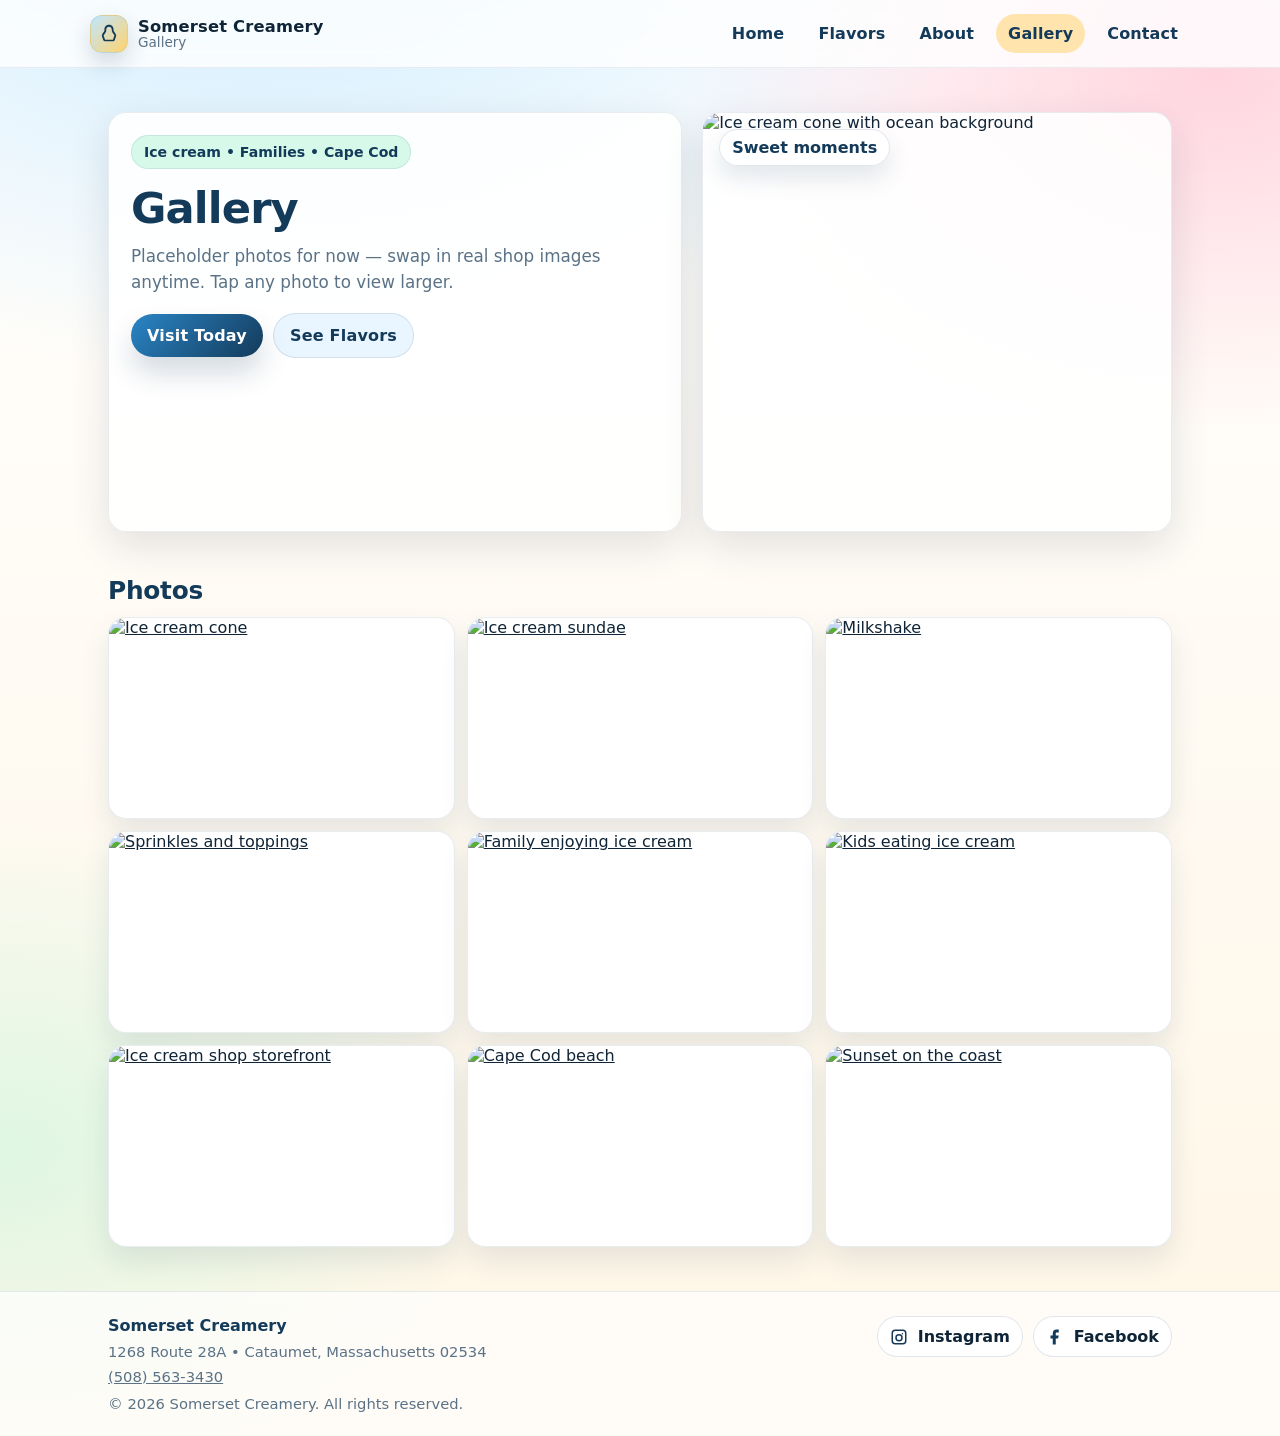
==== gallery.html @ 9f473508 "Initial Somerset Creamery website" ====
<!doctype html>
<html lang="en">
<head>
  <meta charset="utf-8" />
  <meta name="viewport" content="width=device-width, initial-scale=1" />
  <title>Gallery | Somerset Creamery</title>
  <meta name="description" content="Photo gallery for Somerset Creamery — ice cream cones, sundaes, families enjoying ice cream, and Cape Cod scenery." />
  <meta name="theme-color" content="#bfe6ff" />
  <link rel="stylesheet" href="styles.css" />
</head>
<body>
  <header class="site-header">
    <div class="container header-inner">
      <a class="brand" href="index.html" aria-label="Somerset Creamery home">
        <span class="brand-mark" aria-hidden="true">
          <svg viewBox="0 0 24 24"><path d="M12 2c-2.7 0-5 2.2-5 5v1.2c0 .3-.1.6-.3.9L4.7 12c-.5.7-.7 1.6-.4 2.4l1.5 4.4c.3.8 1 1.2 1.9 1.2h8.6c.8 0 1.6-.5 1.9-1.2l1.5-4.4c.3-.8.1-1.7-.4-2.4l-2-2.9c-.2-.3-.3-.6-.3-.9V7c0-2.8-2.3-5-5-5zm-3 6V7c0-1.7 1.3-3 3-3s3 1.3 3 3v1c0 .8.2 1.6.7 2.3l2 2.9c.1.2.2.5.1.7l-1.5 4.4H7.7L6.2 14c-.1-.2 0-.5.1-.7l2-2.9c.5-.7.7-1.5.7-2.4z"/></svg>
        </span>
        <span class="brand-title"><strong>Somerset Creamery</strong><span>Gallery</span></span>
      </a>

      <nav class="nav" aria-label="Primary">
        <ul>
          <li><a data-nav href="index.html">Home</a></li>
          <li><a data-nav href="menu.html">Flavors</a></li>
          <li><a data-nav href="about.html">About</a></li>
          <li><a data-nav href="gallery.html">Gallery</a></li>
          <li><a data-nav href="contact.html">Contact</a></li>
        </ul>
      </nav>

      <button class="nav-toggle" aria-label="Open menu" aria-expanded="false">
        <svg viewBox="0 0 24 24"><path d="M4 7h16v2H4V7zm0 8h16v2H4v-2zm0-4h16v2H4v-2z"/></svg>
      </button>
    </div>

    <div class="nav-drawer" role="dialog" aria-label="Mobile navigation">
      <div class="container drawer-inner">
        <a data-nav href="index.html">Home</a>
        <a data-nav href="menu.html">Flavors</a>
        <a data-nav href="about.html">About</a>
        <a data-nav href="gallery.html">Gallery</a>
        <a data-nav href="contact.html">Contact</a>
      </div>
    </div>
  </header>

  <main>
    <section class="hero">
      <div class="container hero-grid">
        <div class="hero-card">
          <div class="hero-copy">
            <div class="kicker">Ice cream • Families • Cape Cod</div>
            <h1 class="h1">Gallery</h1>
            <p class="lede">Placeholder photos for now — swap in real shop images anytime. Tap any photo to view larger.</p>
            <div class="cta-row">
              <a class="btn btn-primary" href="contact.html">Visit Today</a>
              <a class="btn btn-ghost" href="menu.html">See Flavors</a>
            </div>
          </div>
        </div>

        <div class="hero-card hero-media">
          <div class="badge">Sweet moments</div>
          <img loading="eager" alt="Ice cream cone with ocean background" src="https://source.unsplash.com/featured/1200x900?ice-cream,ocean" />
        </div>
      </div>
    </section>

    <section class="section">
      <div class="container">
        <h2>Photos</h2>
        <div class="grid" aria-label="Photo gallery">
          <a href="#" data-lightbox>
            <img loading="lazy" alt="Ice cream cone" src="https://source.unsplash.com/featured/800x600?ice-cream,cone" data-full="https://source.unsplash.com/featured/1600x1200?ice-cream,cone" />
          </a>
          <a href="#" data-lightbox>
            <img loading="lazy" alt="Ice cream sundae" src="https://source.unsplash.com/featured/800x600?ice-cream,sundae" data-full="https://source.unsplash.com/featured/1600x1200?ice-cream,sundae" />
          </a>
          <a href="#" data-lightbox>
            <img loading="lazy" alt="Milkshake" src="https://source.unsplash.com/featured/800x600?milkshake" data-full="https://source.unsplash.com/featured/1600x1200?milkshake" />
          </a>
          <a href="#" data-lightbox>
            <img loading="lazy" alt="Sprinkles and toppings" src="https://source.unsplash.com/featured/800x600?sprinkles,ice-cream" data-full="https://source.unsplash.com/featured/1600x1200?sprinkles,ice-cream" />
          </a>
          <a href="#" data-lightbox>
            <img loading="lazy" alt="Family enjoying ice cream" src="https://source.unsplash.com/featured/800x600?family,ice-cream" data-full="https://source.unsplash.com/featured/1600x1200?family,ice-cream" />
          </a>
          <a href="#" data-lightbox>
            <img loading="lazy" alt="Kids eating ice cream" src="https://source.unsplash.com/featured/800x600?kids,ice-cream" data-full="https://source.unsplash.com/featured/1600x1200?kids,ice-cream" />
          </a>
          <a href="#" data-lightbox>
            <img loading="lazy" alt="Ice cream shop storefront" src="https://source.unsplash.com/featured/800x600?ice-cream,shop" data-full="https://source.unsplash.com/featured/1600x1200?ice-cream,shop" />
          </a>
          <a href="#" data-lightbox>
            <img loading="lazy" alt="Cape Cod beach" src="https://source.unsplash.com/featured/800x600?cape-cod,beach" data-full="https://source.unsplash.com/featured/1600x1200?cape-cod,beach" />
          </a>
          <a href="#" data-lightbox>
            <img loading="lazy" alt="Sunset on the coast" src="https://source.unsplash.com/featured/800x600?cape-cod,sunset" data-full="https://source.unsplash.com/featured/1600x1200?cape-cod,sunset" />
          </a>
        </div>
      </div>
    </section>

    <div class="lightbox" aria-label="Image viewer" role="dialog" aria-modal="true">
      <button class="close" aria-label="Close">×</button>
      <figure>
        <img alt="" />
        <figcaption></figcaption>
      </figure>
    </div>
  </main>

  <footer class="site-footer">
    <div class="container footer-inner">
      <div class="footer-meta">
        <strong>Somerset Creamery</strong>
        <div class="smallprint">1268 Route 28A • Cataumet, Massachusetts 02534</div>
        <div class="smallprint"><a href="tel:+15085633430">(508) 563-3430</a></div>
      </div>
      <div class="footer-links" aria-label="Social links">
        <a class="icon-btn" href="#" aria-label="Instagram (placeholder)">
          <svg viewBox="0 0 24 24"><path d="M7 2h10a5 5 0 0 1 5 5v10a5 5 0 0 1-5 5H7a5 5 0 0 1-5-5V7a5 5 0 0 1 5-5zm10 2H7a3 3 0 0 0-3 3v10a3 3 0 0 0 3 3h10a3 3 0 0 0 3-3V7a3 3 0 0 0-3-3zm-5 4a5 5 0 1 1 0 10 5 5 0 0 1 0-10zm0 2a3 3 0 1 0 0 6 3 3 0 0 0 0-6zm5.6-2.2a1 1 0 1 1-2 0 1 1 0 0 1 2 0z"/></svg>
          Instagram
        </a>
        <a class="icon-btn" href="#" aria-label="Facebook (placeholder)">
          <svg viewBox="0 0 24 24"><path d="M13 22v-8h3l1-4h-4V7.5c0-1.1.4-1.5 1.5-1.5H17V2h-3c-3.1 0-5 1.9-5 5.3V10H6v4h3v8h4z"/></svg>
          Facebook
        </a>
      </div>
    </div>
    <div class="container" style="margin-top:10px">
      <div class="smallprint">© <span id="y"></span> Somerset Creamery. All rights reserved.</div>
    </div>
  </footer>

  <script>document.getElementById('y').textContent = new Date().getFullYear();</script>
  <script src="_meta.js"></script>
  <script src="script.js"></script>
</body>
</html>
---- styles.css ----
/* Somerset Creamery — coastal, mobile-first */
:root{
  --sky:#bfe6ff;
  --navy:#143a5a;
  --ocean:#2a86c7;
  --foam:#ffffff;
  --sand:#fff6e6;
  --cream:#fff1d6;
  --pink:#ffb3c7;
  --mint:#b7f5d8;
  --sun:#ffd36e;
  --ink:#0f2436;
  --muted:#5b7286;
  --card:#ffffff;
  --shadow: 0 14px 40px rgba(15,36,54,.12);
  --radius: 18px;
  --max: 1100px;
}

*{box-sizing:border-box}
html{scroll-behavior:smooth}
body{
  margin:0;
  font-family: ui-sans-serif, system-ui, -apple-system, Segoe UI, Roboto, Helvetica, Arial, "Apple Color Emoji", "Segoe UI Emoji";
  color:var(--ink);
  background:
    radial-gradient(1200px 800px at 20% -10%, rgba(191,230,255,.85), transparent 65%),
    radial-gradient(900px 600px at 95% 5%, rgba(255,179,199,.55), transparent 60%),
    radial-gradient(900px 600px at 0% 80%, rgba(183,245,216,.45), transparent 55%),
    linear-gradient(180deg, var(--foam), var(--sand));
}

a{color:inherit}
img{max-width:100%; height:auto; display:block}

.container{max-width:var(--max); margin:0 auto; padding:0 18px}

/* Header / Nav */
.site-header{
  position:sticky; top:0; z-index:50;
  background: rgba(255,255,255,.78);
  backdrop-filter: blur(10px);
  border-bottom: 1px solid rgba(20,58,90,.08);
}
.header-inner{display:flex; align-items:center; justify-content:space-between; gap:14px; padding:14px 0}
.brand{display:flex; align-items:center; gap:10px; text-decoration:none}
.brand-mark{
  width:38px; height:38px; border-radius:12px;
  background: linear-gradient(135deg, var(--sky), var(--sun));
  box-shadow: 0 10px 22px rgba(20,58,90,.18);
  display:grid; place-items:center;
  border:1px solid rgba(20,58,90,.08);
}
.brand-mark svg{width:22px; height:22px; fill:var(--navy)}
.brand-title{line-height:1.05}
.brand-title strong{display:block; font-size:1.02rem; letter-spacing:.2px}
.brand-title span{display:block; font-size:.85rem; color:var(--muted)}

.nav-toggle{
  display:inline-flex; align-items:center; justify-content:center;
  width:44px; height:44px;
  border-radius:14px;
  border:1px solid rgba(20,58,90,.14);
  background: #fff;
  box-shadow: 0 10px 22px rgba(20,58,90,.08);
}
.nav-toggle svg{width:22px; height:22px; fill:var(--navy)}

.nav{display:none}
.nav ul{margin:0; padding:0; list-style:none; display:flex; gap:10px; align-items:center}
.nav a{
  display:inline-flex; align-items:center; gap:8px;
  padding:10px 12px;
  border-radius:999px;
  text-decoration:none;
  color:var(--navy);
  font-weight:650;
  letter-spacing:.15px;
}
.nav a:hover{background: rgba(191,230,255,.45)}
.nav a[aria-current="page"]{background: rgba(255,211,110,.55)}

.nav-drawer{
  display:none;
  border-top:1px solid rgba(20,58,90,.1);
  background: rgba(255,255,255,.92);
}
.nav-drawer.open{display:block}
.nav-drawer a{
  display:block;
  padding:14px 10px;
  text-decoration:none;
  font-weight:650;
  color:var(--navy);
  border-radius:14px;
}
.nav-drawer a:hover{background: rgba(191,230,255,.45)}
.nav-drawer .drawer-inner{padding:10px 0 14px}

@media (min-width: 860px){
  .nav{display:block}
  .nav-toggle{display:none}
  .nav-drawer{display:none !important}
}

/* Hero */
.hero{
  padding:30px 0 18px;
}
.hero-grid{
  display:grid;
  grid-template-columns: 1fr;
  gap:18px;
  align-items:stretch;
}
.hero-card{
  background: rgba(255,255,255,.88);
  border:1px solid rgba(20,58,90,.09);
  border-radius: var(--radius);
  box-shadow: var(--shadow);
  overflow:hidden;
}
.hero-copy{padding:22px}
.kicker{
  display:inline-flex; align-items:center; gap:10px;
  padding:8px 12px;
  border-radius:999px;
  background: rgba(183,245,216,.55);
  border: 1px solid rgba(20,58,90,.09);
  color: var(--navy);
  font-weight:700;
  font-size:.88rem;
}
.h1{margin:14px 0 10px; font-size:2.2rem; letter-spacing:-.02em; color:var(--navy)}
.lede{margin:0 0 18px; font-size:1.05rem; color:var(--muted); line-height:1.55}

.cta-row{display:flex; flex-wrap:wrap; gap:10px; align-items:center}
.btn{
  appearance:none; border:0; cursor:pointer;
  display:inline-flex; align-items:center; justify-content:center; gap:10px;
  padding:12px 16px;
  border-radius: 999px;
  font-weight:800;
  text-decoration:none;
  letter-spacing:.2px;
}
.btn-primary{background: linear-gradient(135deg, var(--ocean), var(--navy)); color:#fff; box-shadow: 0 16px 28px rgba(20,58,90,.18)}
.btn-primary:hover{filter:brightness(1.05)}
.btn-ghost{background: rgba(191,230,255,.35); color:var(--navy); border:1px solid rgba(20,58,90,.12)}

.hero-media{
  min-height: 320px;
  position:relative;
}
.hero-media img{width:100%; height:100%; object-fit:cover}
.hero-media .badge{
  position:absolute; left:16px; top:16px;
  background: rgba(255,255,255,.92);
  border:1px solid rgba(20,58,90,.12);
  border-radius:999px;
  padding:8px 12px;
  font-weight:800;
  color:var(--navy);
  box-shadow: 0 12px 24px rgba(20,58,90,.12);
}

@media (min-width: 920px){
  .hero{padding:44px 0 26px}
  .hero-grid{grid-template-columns: 1.1fr .9fr; gap:20px}
  .h1{font-size:2.7rem}
  .hero-media{min-height: 420px}
}

/* Sections */
.section{padding:18px 0}
.section h2{margin:0 0 12px; font-size:1.55rem; color:var(--navy); letter-spacing:-.01em}
.section p{margin:0; color:var(--muted); line-height:1.65}

.cards{display:grid; grid-template-columns:1fr; gap:12px; margin-top:12px}
.card{
  background: rgba(255,255,255,.9);
  border:1px solid rgba(20,58,90,.09);
  border-radius: var(--radius);
  box-shadow: 0 12px 26px rgba(20,58,90,.08);
  padding:16px;
}
.card h3{margin:0 0 6px; color:var(--navy); font-size:1.05rem}
.card .small{font-size:.95rem}

@media (min-width: 820px){
  .cards{grid-template-columns: repeat(3, 1fr)}
}

/* Map / iframe */
.map-embed{
  width:100%;
  aspect-ratio: 16 / 10;
  border:0;
  border-radius: var(--radius);
  box-shadow: var(--shadow);
}

/* Gallery preview */
.grid{
  display:grid;
  grid-template-columns: 1fr;
  gap:12px;
  margin-top:12px;
}
.grid a{
  border-radius: var(--radius);
  overflow:hidden;
  display:block;
  border:1px solid rgba(20,58,90,.09);
  box-shadow: 0 14px 28px rgba(20,58,90,.10);
  background:#fff;
}
.grid img{width:100%; height:220px; object-fit:cover}

@media (min-width: 720px){
  .grid{grid-template-columns: repeat(3, 1fr)}
  .grid img{height:200px}
}

/* Menu */
.menu-intro{display:flex; flex-direction:column; gap:10px}
.menu-columns{display:grid; grid-template-columns:1fr; gap:14px; margin-top:14px}
.menu-group{padding:16px}
.menu-group header{display:flex; align-items:baseline; justify-content:space-between; gap:10px; margin-bottom:10px}
.menu-group header h3{margin:0; font-size:1.1rem; color:var(--navy)}
.menu-group header span{color:var(--muted); font-weight:700; font-size:.92rem}
.menu-list{margin:0; padding:0; list-style:none; display:grid; grid-template-columns: 1fr; gap:8px}
.menu-item{display:flex; align-items:center; justify-content:space-between; gap:12px; padding:10px 12px; border-radius:14px; background: rgba(255,246,230,.65); border:1px solid rgba(20,58,90,.07)}
.menu-item strong{color:var(--ink)}
.menu-item em{font-style:normal; color:var(--muted); font-weight:800}

@media (min-width: 920px){
  .menu-columns{grid-template-columns: repeat(2, 1fr)}
  .menu-list{grid-template-columns: 1fr}
}

/* Testimonials */
.quote{position:relative; padding-left:18px}
.quote:before{content:"\201C"; position:absolute; left:0; top:-10px; font-size:42px; color: rgba(42,134,199,.45); font-weight:900}
.stars{letter-spacing:1px; color:#f2b200; font-weight:900}

/* Forms */
form{display:grid; gap:10px; margin-top:10px}
label{font-weight:800; color:var(--navy)}
input, textarea{
  width:100%;
  padding:12px 12px;
  border-radius:14px;
  border:1px solid rgba(20,58,90,.14);
  background: rgba(255,255,255,.92);
  font: inherit;
}
textarea{min-height:120px; resize:vertical}
.form-row{display:grid; gap:10px}
@media (min-width: 720px){
  .form-row{grid-template-columns: 1fr 1fr}
}

/* Footer */
.site-footer{margin-top:26px; padding:24px 0; border-top:1px solid rgba(20,58,90,.10); background: rgba(255,255,255,.70)}
.footer-inner{display:flex; flex-direction:column; gap:14px}
.footer-meta{display:flex; flex-direction:column; gap:8px}
.footer-meta strong{color:var(--navy)}
.footer-links{display:flex; flex-wrap:wrap; gap:10px}
.icon-btn{
  display:inline-flex; align-items:center; gap:10px;
  padding:10px 12px;
  border-radius:999px;
  border:1px solid rgba(20,58,90,.12);
  background:#fff;
  text-decoration:none;
  font-weight:800;
}
.icon-btn svg{width:18px; height:18px; fill:var(--navy)}
.smallprint{color:var(--muted); font-size:.92rem}

@media (min-width: 920px){
  .footer-inner{flex-direction:row; align-items:flex-start; justify-content:space-between}
  .footer-meta{max-width: 520px}
}

/* Lightbox */
.lightbox{position:fixed; inset:0; display:none; align-items:center; justify-content:center; background: rgba(15,36,54,.72); z-index:100}
.lightbox.open{display:flex}
.lightbox figure{margin:0; max-width:min(980px, 92vw)}
.lightbox img{width:100%; border-radius: var(--radius); box-shadow: 0 22px 60px rgba(0,0,0,.35)}
.lightbox figcaption{color:#fff; margin-top:10px; font-weight:700; opacity:.92}
.lightbox .close{
  position:absolute; top:14px; right:14px;
  width:46px; height:46px;
  border-radius:16px;
  border:1px solid rgba(255,255,255,.25);
  background: rgba(255,255,255,.14);
  color:#fff;
  font-size:22px;
  cursor:pointer;
}

/* Utility */
.split{display:grid; grid-template-columns:1fr; gap:14px; margin-top:12px}
@media (min-width: 920px){
  .split{grid-template-columns: 1.05fr .95fr}
}
.badge-row{display:flex; flex-wrap:wrap; gap:10px; margin-top:10px}
.pill{display:inline-flex; padding:8px 12px; border-radius:999px; background: rgba(255,179,199,.34); border:1px solid rgba(20,58,90,.10); font-weight:800; color:var(--navy)}
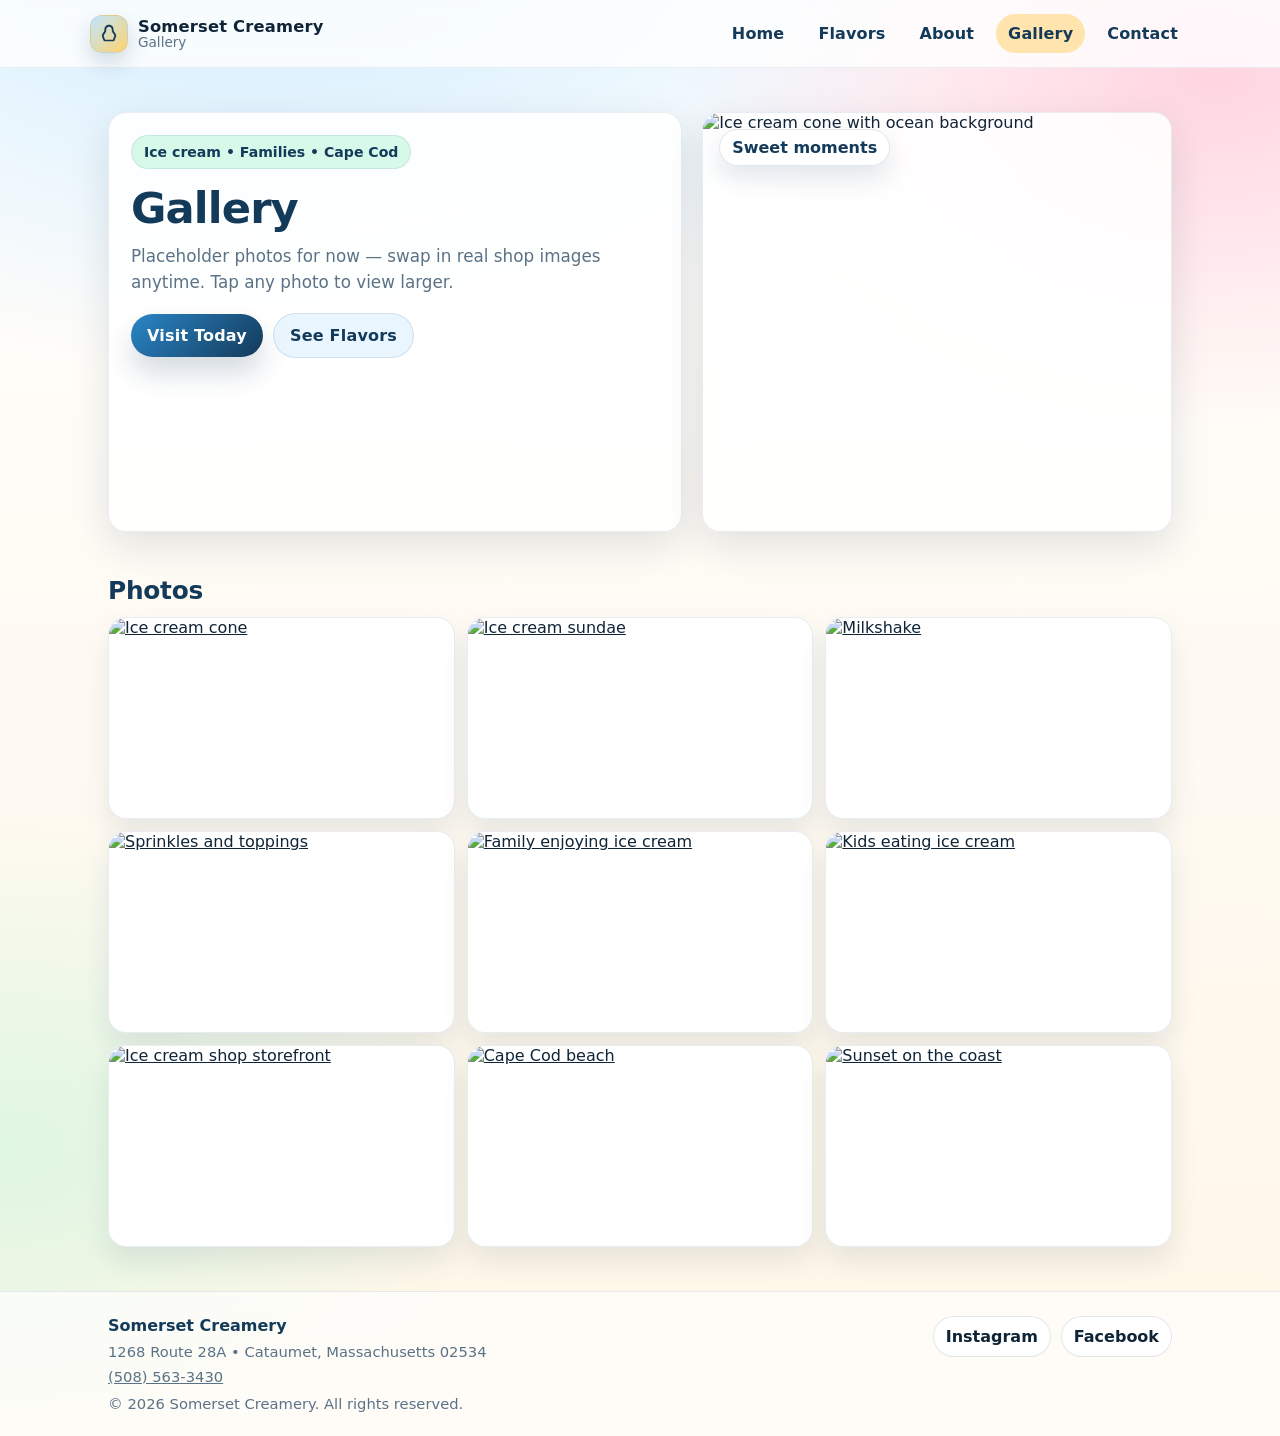
==== commit f2458c5e: "Update social links in footer with URLs" ====
--- a/gallery.html
+++ b/gallery.html
@@ -117,16 +117,21 @@
         <div class="smallprint">1268 Route 28A • Cataumet, Massachusetts 02534</div>
         <div class="smallprint"><a href="tel:+15085633430">(508) 563-3430</a></div>
       </div>
-      <div class="footer-links" aria-label="Social links">
-        <a class="icon-btn" href="#" aria-label="Instagram (placeholder)">
-          <svg viewBox="0 0 24 24"><path d="M7 2h10a5 5 0 0 1 5 5v10a5 5 0 0 1-5 5H7a5 5 0 0 1-5-5V7a5 5 0 0 1 5-5zm10 2H7a3 3 0 0 0-3 3v10a3 3 0 0 0 3 3h10a3 3 0 0 0 3-3V7a3 3 0 0 0-3-3zm-5 4a5 5 0 1 1 0 10 5 5 0 0 1 0-10zm0 2a3 3 0 1 0 0 6 3 3 0 0 0 0-6zm5.6-2.2a1 1 0 1 1-2 0 1 1 0 0 1 2 0z"/></svg>
-          Instagram
-        </a>
-        <a class="icon-btn" href="#" aria-label="Facebook (placeholder)">
-          <svg viewBox="0 0 24 24"><path d="M13 22v-8h3l1-4h-4V7.5c0-1.1.4-1.5 1.5-1.5H17V2h-3c-3.1 0-5 1.9-5 5.3V10H6v4h3v8h4z"/></svg>
-          Facebook
-        </a>
-      </div>
+     <div class="footer-links" aria-label="Social links">
+  <a class="icon-btn"
+     href="https://www.instagram.com/somersetcreamery/"
+     target="_blank"
+     rel="noopener noreferrer">
+    Instagram
+  </a>
+
+  <a class="icon-btn"
+     href="https://www.facebook.com/somersetcreamery/"
+     target="_blank"
+     rel="noopener noreferrer">
+    Facebook
+  </a>
+</div>
     </div>
     <div class="container" style="margin-top:10px">
       <div class="smallprint">© <span id="y"></span> Somerset Creamery. All rights reserved.</div>
